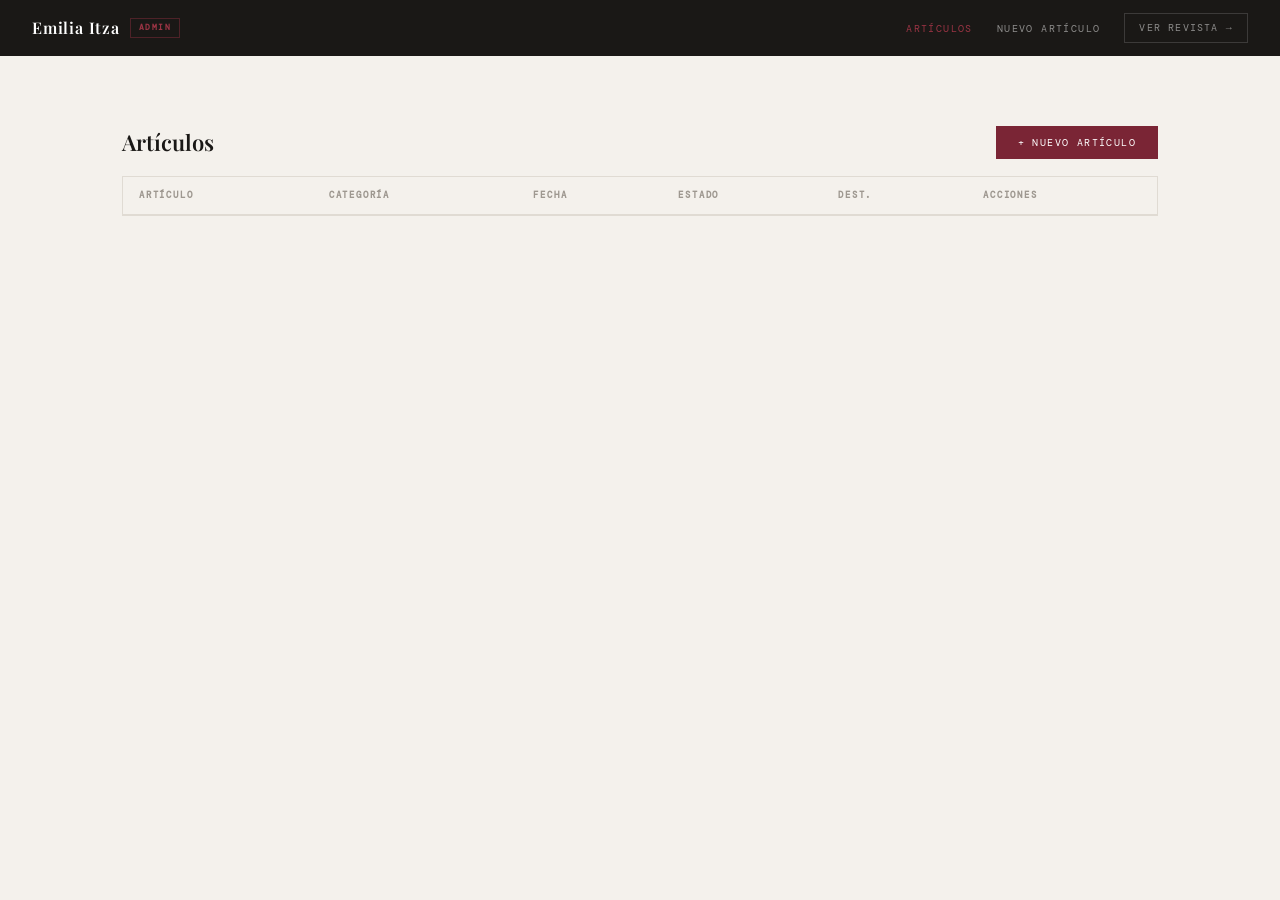
==== admin/index.html @ 4a40038d "Create index.html" ====
<!DOCTYPE html>
<html lang="es">
<head>
  <meta charset="UTF-8"/>
  <meta name="viewport" content="width=device-width, initial-scale=1.0"/>
  <title>Emilia Itza — Administración</title>
  <link rel="stylesheet" href="../style.css"/>
</head>
<body class="admin-body">

  <nav class="admin-nav">
    <div class="admin-nav-logo">
      Emilia Itza
      <span class="admin-badge">Admin</span>
    </div>
    <div class="admin-nav-links">
      <button class="admin-nav-link active" data-view="articles" id="navArticles">Artículos</button>
      <button class="admin-nav-link" data-view="new" id="navNew">Nuevo artículo</button>
      <a href="../index.html" target="_blank" class="admin-view-site">Ver revista →</a>
    </div>
  </nav>

  <div class="admin-main">

    <div class="admin-stats" id="adminStats"></div>

    <!-- VIEW: LIST -->
    <div class="admin-view active" id="viewArticles">
      <div class="admin-table-header">
        <h2 class="admin-table-title">Artículos</h2>
        <button class="btn-primary" id="btnNewArticle">+ Nuevo artículo</button>
      </div>
      <div class="admin-table-wrap">
        <table class="admin-table">
          <thead>
            <tr>
              <th>Artículo</th>
              <th>Categoría</th>
              <th>Fecha</th>
              <th>Estado</th>
              <th>Dest.</th>
              <th>Acciones</th>
            </tr>
          </thead>
          <tbody id="adminTableBody"></tbody>
        </table>
        <div class="table-empty" id="tableEmpty" style="display:none">No hay artículos cargados aún.</div>
      </div>
    </div>

    <!-- VIEW: FORM -->
    <div class="admin-view" id="viewForm">
      <div class="form-header">
        <h2 class="form-view-title" id="formTitle">Nuevo artículo</h2>
        <p class="form-view-sub">Completá los campos y publicá en la revista</p>
      </div>

      <form id="articleForm" novalidate autocomplete="off">
        <input type="hidden" id="f-id"/>
        <div class="form-layout">
          <div>
            <div class="form-section">
              <div class="form-section-title">Contenido</div>
              <div class="field">
                <label>Título *</label>
                <input type="text" id="f-title" placeholder="Título del artículo" required/>
              </div>
              <div class="field">
                <label>Copete / Resumen *</label>
                <textarea id="f-excerpt" rows="2" placeholder="Breve descripción que aparece en las tarjetas…" required></textarea>
              </div>
              <div class="field">
                <label>Cuerpo de la nota *</label>
                <textarea id="f-content" rows="10" placeholder="Escribí el artículo completo aquí. Podés separar por párrafos con Enter." required></textarea>
              </div>
            </div>
            <div class="form-section">
              <div class="form-section-title">Imagen</div>
              <div class="field">
                <label>URL de imagen</label>
                <input type="url" id="f-image" placeholder="https://…"/>
                <p class="field-hint">Pegá una URL de imagen. Recomendado: 1200×700px.</p>
                <img id="imgPreview" class="img-preview" src="" alt="Preview"/>
              </div>
            </div>
          </div>
          <div>
            <div class="form-section">
              <div class="form-section-title">Publicación</div>
              <div class="field">
                <label>Categoría *</label>
                <select id="f-category" required>
                  <option value="">Seleccionar…</option>
                  <option value="cultura">Cultura</option>
                  <option value="sociedad">Sociedad</option>
                  <option value="economia">Economía</option>
                  <option value="gastronomia">Gastronomía</option>
                  <option value="turismo">Turismo</option>
                  <option value="arte">Arte</option>
                </select>
              </div>
              <div class="field">
                <label>Fecha</label>
                <input type="date" id="f-date"/>
              </div>
              <div class="field">
                <label>Estado</label>
                <select id="f-status">
                  <option value="published">Publicado</option>
                  <option value="draft">Borrador</option>
                </select>
              </div>
              <div class="field">
                <label class="toggle-wrap">
                  <input type="checkbox" id="f-featured"/>
                  <span class="toggle-track"><span class="toggle-thumb"></span></span>
                  <span class="toggle-text">Destacar en portada</span>
                </label>
              </div>
            </div>
            <div class="form-actions">
              <button type="submit" class="btn-primary" id="submitBtn">Publicar artículo</button>
              <button type="button" class="btn-ghost" id="cancelBtn">Cancelar</button>
            </div>
          </div>
        </div>
      </form>
    </div>

  </div>

  <div class="confirm-overlay" id="confirmOverlay" style="display:none">
    <div class="confirm-box">
      <div class="confirm-icon">⚠</div>
      <p class="confirm-msg" id="confirmMsg">¿Confirmás esta acción?</p>
      <div class="confirm-actions">
        <button class="btn-ghost" id="confirmNo" style="padding:9px 20px">Cancelar</button>
        <button class="btn-danger" id="confirmYes">Eliminar</button>
      </div>
    </div>
  </div>

  <div class="toast-notification" id="toastEl"></div>

  <script src="../app.js"></script>
  <script src="admin.js"></script>
</body>
</html>
---- style.css ----
/* ============================================================
   EMILIA ITZA — Revista Digital
   Editorial · Claro · Sobrio · Diario Digital Uruguayo
   Fonts: Playfair Display + Source Serif 4 + DM Mono
============================================================ */

@import url('https://fonts.googleapis.com/css2?family=Playfair+Display:ital,wght@0,400;0,600;0,700;1,400;1,600&family=Source+Serif+4:ital,opsz,wght@0,8..60,300;0,8..60,400;0,8..60,600;1,8..60,300;1,8..60,400&family=DM+Mono:wght@300;400&display=swap');

:root {
  --white:      #ffffff;
  --off-white:  #f9f7f4;
  --paper:      #f4f1ec;
  --border:     #e0dbd3;
  --border-md:  #c8c2b8;
  --ink:        #1a1816;
  --ink-soft:   #3d3a35;
  --ink-dim:    #6b6560;
  --ink-faint:  #9e9890;
  --bordo:      #7a2535;
  --bordo-soft: #9b3444;
  --bordo-pale: #f5eaec;
  --bordo-dim:  rgba(122,37,53,0.08);
  --font-display: 'Playfair Display', Georgia, serif;
  --font-body:    'Source Serif 4', Georgia, serif;
  --font-mono:    'DM Mono', 'Courier New', monospace;
  --ease-out: cubic-bezier(0.16, 1, 0.3, 1);
  --t-fast: 0.18s;
  --t-mid:  0.32s;
}

*, *::before, *::after { box-sizing: border-box; margin: 0; padding: 0; }
html { scroll-behavior: smooth; }
body { background: var(--white); color: var(--ink); font-family: var(--font-body); font-size: 16px; line-height: 1.65; -webkit-font-smoothing: antialiased; overflow-x: hidden; }
img { display: block; max-width: 100%; }
a { color: inherit; text-decoration: none; }
::selection { background: var(--bordo-pale); color: var(--bordo); }
::-webkit-scrollbar { width: 3px; }
::-webkit-scrollbar-track { background: var(--paper); }
::-webkit-scrollbar-thumb { background: var(--bordo); }

.container { max-width: 1240px; margin: 0 auto; padding: 0 32px; }
@media (max-width: 768px) { .container { padding: 0 20px; } }

/* TOP BAR */
.topbar { background: var(--ink); color: rgba(255,255,255,0.65); font-family: var(--font-mono); font-size: 11px; letter-spacing: 0.08em; padding: 7px 0; }
.topbar-inner { max-width: 1240px; margin: 0 auto; padding: 0 32px; display: flex; align-items: center; gap: 24px; }
.topbar-date { margin-left: auto; }
.topbar-admin { color: var(--bordo-soft); border: 1px solid rgba(155,52,68,0.4); padding: 2px 10px; transition: background var(--t-fast); }
.topbar-admin:hover { background: rgba(155,52,68,0.15); }

/* HEADER */
.header { background: var(--white); padding: 28px 0 20px; }
.header-inner { display: flex; flex-direction: column; align-items: center; text-align: center; gap: 8px; }
.logo-img { max-height: 80px; max-width: 340px; margin: 0 auto; }
.logo-text { font-family: var(--font-display); font-size: clamp(36px, 5vw, 64px); font-weight: 700; letter-spacing: -0.01em; color: var(--ink); line-height: 1; }
.header-tagline { font-family: var(--font-mono); font-size: 11px; letter-spacing: 0.3em; text-transform: uppercase; color: var(--ink-faint); margin-top: 4px; }
.header-rule { height: 3px; background: linear-gradient(90deg, var(--white) 0%, var(--bordo) 20%, var(--bordo) 80%, var(--white) 100%); margin-top: 20px; }

/* NAV */
.nav { background: var(--white); border-bottom: 1px solid var(--border); position: sticky; top: 0; z-index: 100; box-shadow: 0 1px 8px rgba(0,0,0,0.04); }
.nav-inner { display: flex; align-items: center; justify-content: space-between; height: 46px; }
.nav-links { display: flex; align-items: center; gap: 0; }
.nav-link { font-family: var(--font-mono); font-size: 11px; letter-spacing: 0.12em; text-transform: uppercase; color: var(--ink-dim); padding: 14px 16px; border-bottom: 2px solid transparent; transition: color var(--t-fast), border-color var(--t-fast); white-space: nowrap; }
.nav-link:hover { color: var(--ink); }
.nav-link.active { color: var(--bordo); border-bottom-color: var(--bordo); }
.nav-toggle { display: none; background: none; border: none; font-size: 18px; cursor: pointer; color: var(--ink); }
@media (max-width: 768px) {
  .nav-links { display: none; flex-direction: column; position: absolute; top: 46px; left: 0; right: 0; background: var(--white); border-bottom: 1px solid var(--border); padding: 8px 0; z-index: 200; }
  .nav-links.open { display: flex; }
  .nav-link { padding: 12px 24px; border-bottom: none; }
  .nav-toggle { display: block; }
}

/* MAIN LAYOUT */
.main-layout { display: grid; grid-template-columns: 1fr 300px; gap: 40px; padding-top: 40px; padding-bottom: 60px; align-items: start; }
@media (max-width: 1024px) { .main-layout { grid-template-columns: 1fr; } }

/* FEATURED */
.featured-article { margin-bottom: 40px; }
.featured-wrap { display: grid; grid-template-columns: 1fr 1fr; gap: 0; border: 1px solid var(--border); cursor: pointer; transition: box-shadow var(--t-mid); }
.featured-wrap:hover { box-shadow: 0 8px 32px rgba(0,0,0,0.1); }
@media (max-width: 768px) { .featured-wrap { grid-template-columns: 1fr; } }
.featured-img-wrap { overflow: hidden; height: 360px; }
@media (max-width: 768px) { .featured-img-wrap { height: 220px; } }
.featured-img { width: 100%; height: 100%; object-fit: cover; transition: transform 0.6s var(--ease-out); }
.featured-wrap:hover .featured-img { transform: scale(1.03); }
.featured-body { padding: 32px 28px; background: var(--off-white); display: flex; flex-direction: column; justify-content: center; }
.featured-cat { font-family: var(--font-mono); font-size: 10px; letter-spacing: 0.22em; text-transform: uppercase; color: var(--bordo); margin-bottom: 12px; display: flex; align-items: center; gap: 8px; }
.featured-cat::before { content: ''; width: 20px; height: 1px; background: var(--bordo); }
.featured-title { font-family: var(--font-display); font-size: clamp(22px, 3vw, 32px); font-weight: 600; line-height: 1.2; margin-bottom: 14px; color: var(--ink); }
.featured-excerpt { font-size: 14px; color: var(--ink-soft); line-height: 1.7; margin-bottom: 20px; font-weight: 300; }
.featured-meta { font-family: var(--font-mono); font-size: 10px; letter-spacing: 0.1em; color: var(--ink-faint); display: flex; align-items: center; gap: 14px; }
.read-more-link { font-family: var(--font-mono); font-size: 10px; letter-spacing: 0.14em; text-transform: uppercase; color: var(--bordo); display: flex; align-items: center; gap: 6px; margin-top: 16px; }
.read-more-link::after { content: '→'; transition: transform var(--t-fast); }
.featured-wrap:hover .read-more-link::after { transform: translateX(4px); }

/* SECTION DIVIDER */
.section-divider { display: flex; align-items: center; gap: 16px; margin-bottom: 24px; }
.section-divider::before, .section-divider::after { content: ''; flex: 1; height: 1px; background: var(--border); }
.section-label { font-family: var(--font-mono); font-size: 10px; letter-spacing: 0.22em; text-transform: uppercase; color: var(--ink-faint); white-space: nowrap; }

/* NEWS GRID */
.news-grid { display: grid; grid-template-columns: repeat(3, 1fr); gap: 2px; }
@media (max-width: 900px) { .news-grid { grid-template-columns: repeat(2, 1fr); } }
@media (max-width: 580px) { .news-grid { grid-template-columns: 1fr; } }

/* ARTICLE CARD */
.article-card { background: var(--white); cursor: pointer; border: 1px solid var(--border); transition: box-shadow var(--t-mid), transform var(--t-mid); animation: fadeUp 0.5s var(--ease-out) both; }
.article-card:hover { box-shadow: 0 6px 24px rgba(0,0,0,0.09); transform: translateY(-3px); z-index: 1; }
@keyframes fadeUp { from { opacity:0; transform:translateY(16px); } to { opacity:1; transform:translateY(0); } }
.card-img-wrap { overflow: hidden; height: 180px; }
.card-img { width: 100%; height: 100%; object-fit: cover; transition: transform 0.5s var(--ease-out); background: var(--paper); }
.article-card:hover .card-img { transform: scale(1.05); }
.card-no-img { width: 100%; height: 180px; background: var(--paper); display: flex; align-items: center; justify-content: center; font-family: var(--font-display); font-style: italic; font-size: 28px; color: var(--border-md); }
.card-body { padding: 16px 16px 18px; }
.card-cat { font-family: var(--font-mono); font-size: 9px; letter-spacing: 0.2em; text-transform: uppercase; color: var(--bordo); margin-bottom: 8px; }
.card-title { font-family: var(--font-display); font-size: 16px; font-weight: 600; line-height: 1.3; color: var(--ink); margin-bottom: 8px; }
.card-excerpt { font-size: 13px; color: var(--ink-dim); line-height: 1.6; font-weight: 300; margin-bottom: 12px; display: -webkit-box; -webkit-line-clamp: 2; -webkit-box-orient: vertical; overflow: hidden; }
.card-meta { font-family: var(--font-mono); font-size: 9px; letter-spacing: 0.08em; color: var(--ink-faint); border-top: 1px solid var(--border); padding-top: 10px; }

/* EMPTY STATE */
.empty-state { padding: 80px 20px; text-align: center; font-family: var(--font-display); font-style: italic; font-size: 20px; color: var(--ink-faint); }

/* SIDEBAR */
.sidebar { display: flex; flex-direction: column; gap: 28px; }
.sidebar-ad-block { border: 1px solid var(--bordo); overflow: hidden; }
.ad-label { background: var(--bordo); color: rgba(255,255,255,0.8); font-family: var(--font-mono); font-size: 9px; letter-spacing: 0.22em; text-transform: uppercase; padding: 5px 12px; text-align: center; }
.ad-promo { background: var(--bordo-pale); padding: 24px 20px; text-align: center; }
.ad-promo-title { font-family: var(--font-display); font-size: 22px; font-weight: 700; line-height: 1.2; color: var(--bordo); margin-bottom: 10px; }
.ad-promo-desc { font-size: 13px; color: var(--ink-soft); line-height: 1.6; font-weight: 300; margin-bottom: 18px; }
.ad-cta-btn { display: block; width: 100%; background: var(--bordo); color: #fff; font-family: var(--font-mono); font-size: 10px; letter-spacing: 0.14em; text-transform: uppercase; padding: 12px; text-align: center; transition: background var(--t-fast); cursor: pointer; }
.ad-cta-btn:hover { background: var(--bordo-soft); }
.sidebar-widget { border: 1px solid var(--border); padding: 20px; }
.widget-title { font-family: var(--font-mono); font-size: 10px; letter-spacing: 0.22em; text-transform: uppercase; color: var(--ink-faint); margin-bottom: 14px; padding-bottom: 10px; border-bottom: 1px solid var(--border); }
.widget-cats { list-style: none; display: flex; flex-direction: column; gap: 0; }
.widget-cats li a { display: flex; align-items: center; justify-content: space-between; font-family: var(--font-body); font-size: 13px; color: var(--ink-soft); padding: 7px 0; border-bottom: 1px solid var(--border); transition: color var(--t-fast); }
.widget-cats li:last-child a { border-bottom: none; }
.widget-cats li a:hover { color: var(--bordo); }
.cat-count { font-family: var(--font-mono); font-size: 10px; color: var(--ink-faint); background: var(--paper); padding: 1px 7px; }
.sidebar-recent { display: flex; gap: 12px; align-items: flex-start; padding: 10px 0; border-bottom: 1px solid var(--border); cursor: pointer; transition: opacity var(--t-fast); }
.sidebar-recent:last-child { border-bottom: none; }
.sidebar-recent:hover { opacity: 0.7; }
.sidebar-recent-img { width: 60px; height: 50px; object-fit: cover; flex-shrink: 0; background: var(--paper); }
.sidebar-recent-title { font-family: var(--font-display); font-size: 13px; font-weight: 600; line-height: 1.3; color: var(--ink); }
.sidebar-recent-meta { font-family: var(--font-mono); font-size: 9px; color: var(--ink-faint); margin-top: 4px; }

/* AD BANNER */
.ad-banner-section { background: var(--ink); padding: 48px 0; margin: 20px 0 0; }
.ad-banner-content { display: flex; align-items: center; justify-content: space-between; gap: 40px; flex-wrap: wrap; }
.ad-banner-tag { font-family: var(--font-mono); font-size: 9px; letter-spacing: 0.25em; text-transform: uppercase; color: var(--bordo-soft); display: block; margin-bottom: 10px; }
.ad-banner-title { font-family: var(--font-display); font-size: clamp(20px, 2.5vw, 28px); font-weight: 600; color: #fff; line-height: 1.2; margin-bottom: 8px; }
.ad-banner-sub { font-size: 14px; color: rgba(255,255,255,0.5); font-weight: 300; }
.ad-banner-btn { flex-shrink: 0; background: var(--bordo); color: #fff; font-family: var(--font-mono); font-size: 11px; letter-spacing: 0.14em; text-transform: uppercase; padding: 14px 28px; white-space: nowrap; transition: background var(--t-fast); display: inline-block; }
.ad-banner-btn:hover { background: var(--bordo-soft); }

/* FOOTER */
.footer { background: var(--off-white); border-top: 3px solid var(--bordo); padding: 48px 0 0; }
.footer-inner { display: grid; grid-template-columns: 1.5fr 1fr 1fr; gap: 48px; padding-bottom: 40px; border-bottom: 1px solid var(--border); }
@media (max-width: 768px) { .footer-inner { grid-template-columns: 1fr; gap: 28px; } }
.footer-logo { font-family: var(--font-display); font-size: 24px; font-weight: 700; color: var(--ink); margin-bottom: 10px; }
.footer-brand p { font-size: 13px; color: var(--ink-dim); line-height: 1.7; font-weight: 300; }
.footer-col h4 { font-family: var(--font-mono); font-size: 10px; letter-spacing: 0.22em; text-transform: uppercase; color: var(--ink-faint); margin-bottom: 14px; }
.footer-col ul { list-style: none; display: flex; flex-direction: column; gap: 8px; }
.footer-col ul li a { font-size: 13px; color: var(--ink-dim); transition: color var(--t-fast); }
.footer-col ul li a:hover { color: var(--bordo); }
.footer-ad-link { margin-top: 16px; }
.footer-ad-link a { font-family: var(--font-mono); font-size: 10px; letter-spacing: 0.12em; text-transform: uppercase; color: var(--bordo); border: 1px solid var(--bordo); padding: 6px 14px; display: inline-block; transition: background var(--t-fast), color var(--t-fast); }
.footer-ad-link a:hover { background: var(--bordo); color: #fff; }
.footer-bottom { padding: 16px 0; font-family: var(--font-mono); font-size: 10px; color: var(--ink-faint); letter-spacing: 0.06em; }

/* MODAL */
.modal-overlay { position: fixed; inset: 0; z-index: 500; display: flex; align-items: flex-start; justify-content: center; padding: 32px 20px; opacity: 0; pointer-events: none; transition: opacity var(--t-mid); overflow-y: auto; }
.modal-overlay.open { opacity: 1; pointer-events: all; }
.modal-backdrop { position: fixed; inset: 0; background: rgba(26,24,22,0.75); backdrop-filter: blur(4px); }
.modal { position: relative; background: var(--white); width: 100%; max-width: 760px; border-top: 3px solid var(--bordo); transform: translateY(20px); transition: transform var(--t-mid) var(--ease-out); box-shadow: 0 32px 80px rgba(0,0,0,0.25); margin: auto; }
.modal-overlay.open .modal { transform: translateY(0); }
.modal-close { position: absolute; top: 16px; right: 16px; z-index: 10; width: 34px; height: 34px; background: var(--paper); border: 1px solid var(--border); color: var(--ink-dim); font-size: 13px; cursor: pointer; display: flex; align-items: center; justify-content: center; transition: background var(--t-fast), color var(--t-fast); }
.modal-close:hover { background: var(--bordo); color: #fff; border-color: var(--bordo); }
.modal-article-img { width: 100%; height: 360px; object-fit: cover; display: block; }
.modal-body { padding: 36px 40px 44px; }
.modal-cat { font-family: var(--font-mono); font-size: 10px; letter-spacing: 0.22em; text-transform: uppercase; color: var(--bordo); margin-bottom: 12px; display: flex; align-items: center; gap: 8px; }
.modal-cat::before { content: ''; width: 20px; height: 1px; background: var(--bordo); }
.modal-title { font-family: var(--font-display); font-size: clamp(24px, 3.5vw, 36px); font-weight: 600; line-height: 1.15; margin-bottom: 14px; }
.modal-meta { font-family: var(--font-mono); font-size: 10px; letter-spacing: 0.1em; color: var(--ink-faint); margin-bottom: 24px; padding-bottom: 20px; border-bottom: 1px solid var(--border); display: flex; gap: 16px; }
.modal-content-text { font-size: 16px; line-height: 1.85; color: var(--ink-soft); font-weight: 300; }
.modal-content-text p { margin-bottom: 18px; }
@media (max-width: 600px) { .modal-body { padding: 24px 20px 32px; } .modal-article-img { height: 220px; } }

/* ── ADMIN ── */
body.admin-body { background: var(--paper); }
.admin-nav { background: var(--ink); color: #fff; padding: 0 32px; height: 56px; display: flex; align-items: center; justify-content: space-between; position: sticky; top: 0; z-index: 100; }
.admin-nav-logo { font-family: var(--font-display); font-size: 16px; font-weight: 600; letter-spacing: 0.05em; display: flex; align-items: center; gap: 10px; }
.admin-badge { font-family: var(--font-mono); font-size: 8px; letter-spacing: 0.18em; text-transform: uppercase; color: var(--bordo-soft); border: 1px solid rgba(155,52,68,0.4); padding: 2px 8px; }
.admin-nav-links { display: flex; gap: 24px; align-items: center; }
.admin-nav-link { font-family: var(--font-mono); font-size: 10px; letter-spacing: 0.14em; text-transform: uppercase; color: rgba(255,255,255,0.5); transition: color var(--t-fast); background: none; border: none; cursor: pointer; padding: 0; }
.admin-nav-link:hover, .admin-nav-link.active { color: #fff; }
.admin-nav-link.active { color: var(--bordo-soft); }
.admin-view-site { font-family: var(--font-mono); font-size: 10px; letter-spacing: 0.12em; text-transform: uppercase; color: rgba(255,255,255,0.5); border: 1px solid rgba(255,255,255,0.15); padding: 6px 14px; transition: border-color var(--t-fast), color var(--t-fast); }
.admin-view-site:hover { border-color: rgba(255,255,255,0.4); color: #fff; }
.admin-main { max-width: 1100px; margin: 0 auto; padding: 36px 32px 60px; }
.admin-stats { display: grid; grid-template-columns: repeat(4, 1fr); gap: 12px; margin-bottom: 32px; }
@media (max-width: 700px) { .admin-stats { grid-template-columns: repeat(2, 1fr); } }
.stat-card { background: var(--white); border: 1px solid var(--border); padding: 18px 20px; }
.stat-num { font-family: var(--font-display); font-size: 36px; font-weight: 700; color: var(--bordo); line-height: 1; margin-bottom: 4px; }
.stat-label { font-family: var(--font-mono); font-size: 9px; letter-spacing: 0.18em; text-transform: uppercase; color: var(--ink-faint); }
.admin-view { display: none; }
.admin-view.active { display: block; }
.admin-table-header { display: flex; align-items: center; justify-content: space-between; margin-bottom: 16px; flex-wrap: wrap; gap: 12px; }
.admin-table-title { font-family: var(--font-display); font-size: 22px; font-weight: 600; }
.btn-primary { background: var(--bordo); color: #fff; font-family: var(--font-mono); font-size: 10px; letter-spacing: 0.14em; text-transform: uppercase; border: none; padding: 10px 22px; cursor: pointer; transition: background var(--t-fast); }
.btn-primary:hover { background: var(--bordo-soft); }
.btn-ghost { background: transparent; color: var(--ink-dim); font-family: var(--font-mono); font-size: 10px; letter-spacing: 0.14em; text-transform: uppercase; border: 1px solid var(--border); padding: 9px 20px; cursor: pointer; transition: border-color var(--t-fast), color var(--t-fast); }
.btn-ghost:hover { border-color: var(--bordo); color: var(--bordo); }
.admin-table-wrap { background: var(--white); border: 1px solid var(--border); overflow-x: auto; }
.admin-table { width: 100%; border-collapse: collapse; min-width: 640px; }
.admin-table thead { background: var(--paper); border-bottom: 1px solid var(--border); }
.admin-table th { padding: 11px 16px; text-align: left; font-family: var(--font-mono); font-size: 9px; letter-spacing: 0.2em; text-transform: uppercase; color: var(--ink-faint); }
.admin-table td { padding: 13px 16px; border-bottom: 1px solid var(--border); font-size: 13px; vertical-align: middle; }
.admin-table tbody tr:last-child td { border-bottom: none; }
.admin-table tbody tr { transition: background var(--t-fast); }
.admin-table tbody tr:hover td { background: var(--off-white); }
.td-title-wrap { display: flex; align-items: center; gap: 12px; }
.td-thumb { width: 52px; height: 38px; object-fit: cover; background: var(--paper); flex-shrink: 0; border: 1px solid var(--border); }
.td-title-text { font-family: var(--font-display); font-size: 14px; font-weight: 600; color: var(--ink); }
.td-sub { font-family: var(--font-mono); font-size: 10px; color: var(--ink-faint); margin-top: 2px; }
.cat-badge { font-family: var(--font-mono); font-size: 9px; letter-spacing: 0.12em; text-transform: uppercase; padding: 3px 9px; background: var(--bordo-pale); color: var(--bordo); border: 1px solid rgba(122,37,53,0.2); white-space: nowrap; }
.status-badge { font-family: var(--font-mono); font-size: 9px; letter-spacing: 0.12em; text-transform: uppercase; padding: 3px 9px; white-space: nowrap; }
.status-published { background: #eaf5ea; color: #2d6a2d; border: 1px solid rgba(45,106,45,0.2); }
.status-draft { background: #faf5ea; color: #7a5f1a; border: 1px solid rgba(122,95,26,0.2); }
.action-btns { display: flex; gap: 6px; }
.btn-edit, .btn-del { font-family: var(--font-mono); font-size: 9px; letter-spacing: 0.12em; text-transform: uppercase; padding: 6px 12px; cursor: pointer; border: none; transition: background var(--t-fast), color var(--t-fast); }
.btn-edit { background: var(--paper); color: var(--ink-dim); border: 1px solid var(--border); }
.btn-edit:hover { border-color: var(--bordo); color: var(--bordo); }
.btn-del { background: transparent; color: rgba(180,40,40,0.4); border: 1px solid rgba(180,40,40,0.15); }
.btn-del:hover { background: rgba(180,40,40,0.06); color: #b42828; border-color: rgba(180,40,40,0.3); }
.table-empty { padding: 60px 20px; text-align: center; font-family: var(--font-display); font-style: italic; font-size: 18px; color: var(--ink-faint); }
.form-header { margin-bottom: 32px; }
.form-view-title { font-family: var(--font-display); font-size: 26px; font-weight: 600; margin-bottom: 4px; }
.form-view-sub { font-size: 13px; color: var(--ink-dim); font-weight: 300; }
.form-layout { display: grid; grid-template-columns: 1fr 320px; gap: 28px; align-items: start; }
@media (max-width: 900px) { .form-layout { grid-template-columns: 1fr; } }
.form-section { background: var(--white); border: 1px solid var(--border); padding: 28px; margin-bottom: 16px; }
.form-section-title { font-family: var(--font-mono); font-size: 9px; letter-spacing: 0.24em; text-transform: uppercase; color: var(--bordo); margin-bottom: 20px; display: flex; align-items: center; gap: 12px; }
.form-section-title::after { content: ''; flex: 1; height: 1px; background: var(--border); }
.field { display: flex; flex-direction: column; gap: 7px; margin-bottom: 16px; }
.field:last-child { margin-bottom: 0; }
.field label { font-family: var(--font-mono); font-size: 9px; letter-spacing: 0.18em; text-transform: uppercase; color: var(--ink-faint); }
.field input, .field select, .field textarea { background: var(--white); color: var(--ink); border: 1px solid var(--border); font-family: var(--font-body); font-size: 14px; font-weight: 300; padding: 11px 14px; outline: none; width: 100%; resize: vertical; appearance: none; -webkit-appearance: none; transition: border-color var(--t-fast); }
.field input:focus, .field select:focus, .field textarea:focus { border-color: var(--bordo); }
.field input::placeholder, .field textarea::placeholder { color: var(--ink-faint); }
.field.has-error input, .field.has-error select, .field.has-error textarea { border-color: #b42828; }
.field-hint { font-size: 11px; color: var(--ink-faint); font-weight: 300; }
.img-preview { width: 100%; max-height: 180px; object-fit: cover; display: none; border: 1px solid var(--border); margin-top: 8px; }
.img-preview.visible { display: block; }
.form-actions { display: flex; gap: 12px; align-items: center; padding-top: 24px; }
.toggle-wrap { display: flex; align-items: center; gap: 10px; cursor: pointer; }
.toggle-wrap input[type="checkbox"] { display: none; }
.toggle-track { width: 38px; height: 22px; background: var(--border); border: 1px solid var(--border-md); border-radius: 999px; position: relative; transition: background var(--t-fast); flex-shrink: 0; }
.toggle-thumb { position: absolute; top: 3px; left: 3px; width: 14px; height: 14px; background: #fff; border-radius: 50%; transition: transform var(--t-mid), background var(--t-fast); box-shadow: 0 1px 3px rgba(0,0,0,0.2); }
.toggle-wrap input:checked ~ .toggle-track { background: var(--bordo); border-color: var(--bordo); }
.toggle-wrap input:checked ~ .toggle-track .toggle-thumb { transform: translateX(16px); }
.toggle-text { font-size: 13px; color: var(--ink-soft); font-weight: 300; }
.confirm-overlay { position: fixed; inset: 0; z-index: 600; background: rgba(26,24,22,0.7); backdrop-filter: blur(4px); display: flex; align-items: center; justify-content: center; padding: 20px; }
.confirm-box { background: var(--white); border-top: 3px solid var(--bordo); padding: 32px 28px; max-width: 360px; width: 100%; text-align: center; box-shadow: 0 24px 60px rgba(0,0,0,0.2); }
.confirm-icon { font-size: 24px; margin-bottom: 14px; }
.confirm-msg { font-size: 14px; color: var(--ink-soft); line-height: 1.6; margin-bottom: 24px; }
.confirm-actions { display: flex; gap: 10px; justify-content: center; }
.btn-danger { font-family: var(--font-mono); font-size: 9px; letter-spacing: 0.14em; text-transform: uppercase; background: #b42828; color: #fff; border: none; padding: 11px 24px; cursor: pointer; transition: background var(--t-fast); }
.btn-danger:hover { background: #922020; }
.toast-notification { position: fixed; bottom: 28px; right: 28px; z-index: 900; background: var(--ink); color: #fff; border-left: 3px solid var(--bordo); padding: 12px 20px; font-family: var(--font-mono); font-size: 11px; letter-spacing: 0.06em; opacity: 0; pointer-events: none; transform: translateY(6px); transition: opacity var(--t-mid), transform var(--t-mid); max-width: 280px; }
.toast-notification.show { opacity: 1; pointer-events: all; transform: translateY(0); }
.toast-notification.toast-error { border-left-color: #b42828; }
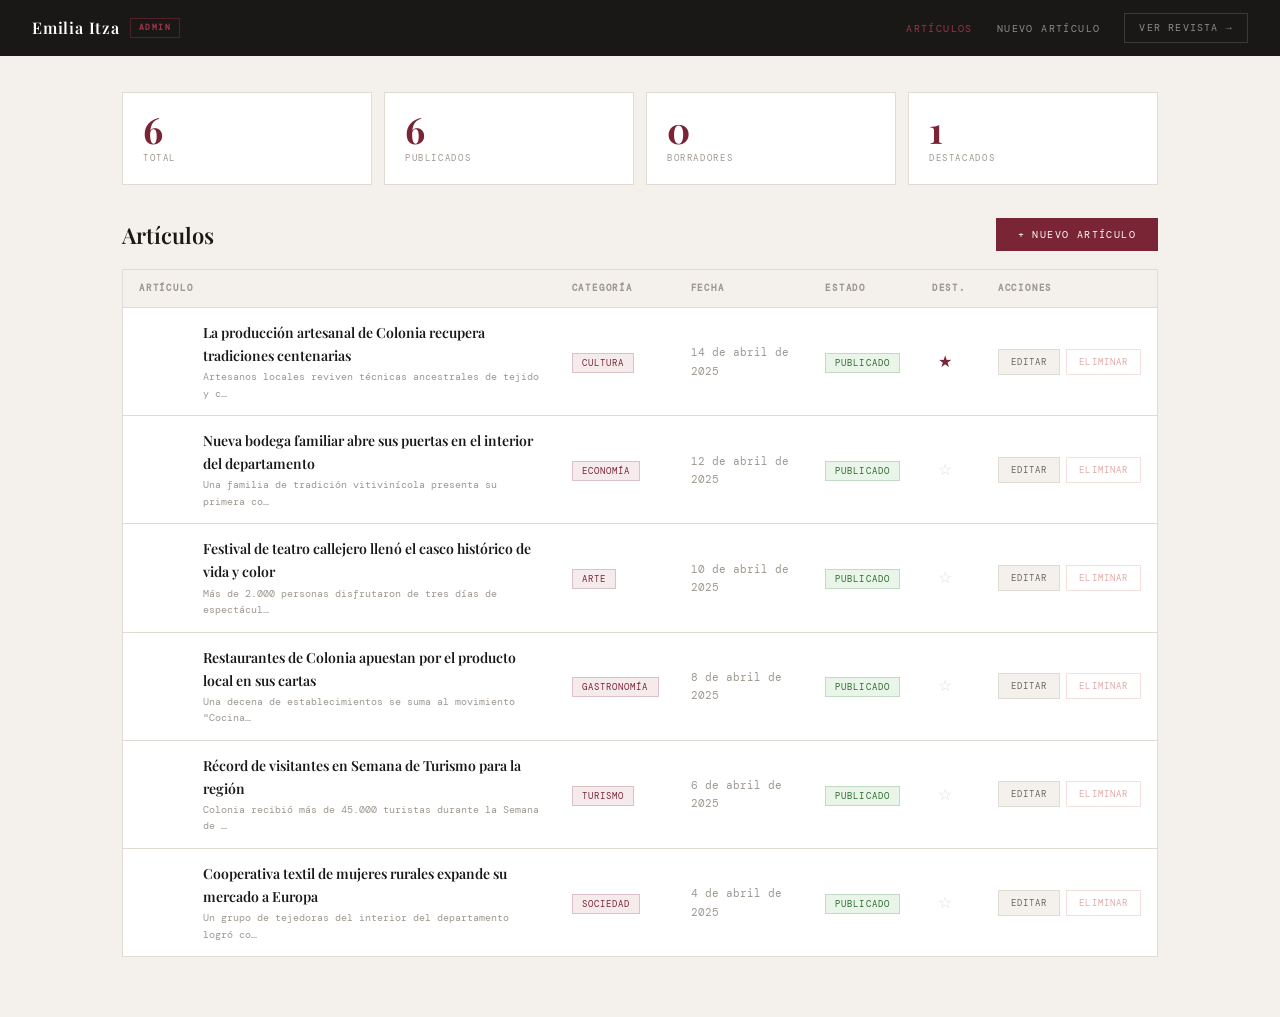
==== commit 2c6ce613: "Update index.html" ====
--- a/admin/index.html
+++ b/admin/index.html
@@ -142,7 +142,7 @@
 
   <div class="toast-notification" id="toastEl"></div>
 
-  <script src="../app.js"></script>
-  <script src="admin.js"></script>
+<script src="/app.js"></script>
+<script src="/admin/admin.js"></script>
 </body>
 </html>
